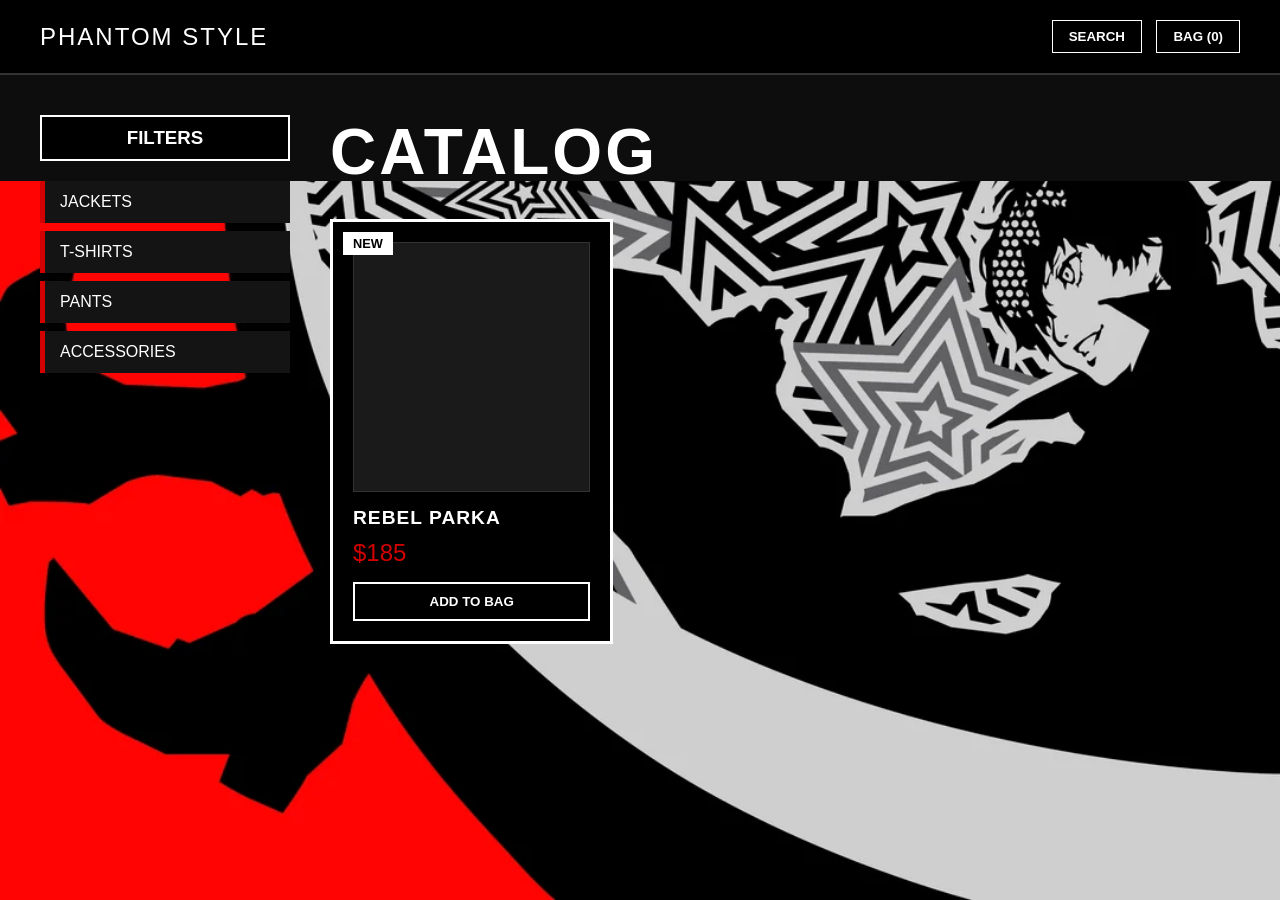
==== catalog.html @ cfa2e325 "Add files via upload" ====
<!DOCTYPE html>
<html lang="ru">
<head>
    <meta charset="UTF-8">
    <meta name="viewport" content="width=device-width, initial-scale=1.0">
    <title>Каталог — Phantom Style</title>
    <link rel="stylesheet" href="style.css">
</head>
<body class="catalog-page">

    <!-- Шапка сайта (Хедер) -->
    <header class="site-header">
        <div class="logo">PHANTOM STYLE</div>
        <div class="header-menu">
            <button class="search-btn">SEARCH</button>
            <button class="bag-btn">BAG (0)</button>
        </div>
    </header>

    <!-- Основной контент каталога -->
    <div class="catalog-container">
        
        <!-- Левая панель с фильтрами -->
        <aside class="sidebar-filters">
            <h3>FILTERS</h3>
            <ul class="categories-list">
                <li>JACKETS</li>
                <li>T-SHIRTS</li>
                <li>PANTS</li>
                <li>ACCESSORIES</li>
            </ul>
        </aside>

        <!-- Правая часть: Заголовок и сетка товаров -->
        <main class="catalog-content">
            <h1 class="page-title">CATALOG</h1>

            <!-- Сетка, где будут располагаться карточки одежды -->
            <section class="products-grid">
                
                <!-- Пример одной карточки товара -->
                <article class="product-card">
                    <span class="badge">NEW</span>
                    <!-- Сюда вы позже вставите свою картинку одежды -->
                    <div class="product-img-placeholder"></div> 
                    <h4 class="product-name">REBEL PARKA</h4>
                    <p class="product-price">$185</p>
                    <button class="add-to-bag-btn">ADD TO BAG</button>
                </article>

                <!-- Вы можете скопировать блок <article> еще несколько раз для других товаров -->

            </section>
        </main>

    </div>

</body>
</html>
---- style.css ----
/* ==========================================================================
   1. ОБЩИЕ СТИЛИ (Шрифты, сброс отступов и фоны)
   ========================================================================== */
* {
    margin: 0;
    padding: 0;
    box-sizing: border-box;
    /* Рекомендуется подключить через Google Fonts шрифт 'Inter' или 'Impact' */
    font-family: 'Arial Black', 'Impact', sans-serif; 
}

body {
    background-color: #0D0D0D; /* Фирменный глубокий темно-серый/черный фон */
    color: #FFFFFF;
}

/* ==========================================================================
   2. СТИЛИ ДЛЯ ПЕРВОЙ СТРАНИЦЫ (Входной экран index.html)
   ========================================================================== */
.welcome-screen {
    background-color: #D30000; /* Ярко-красный фон как на вашем первом фрейме */
    background-image: url('ps5.png'); background-size: cover;
    height: 100vh;
    display: flex;
    flex-direction: column;
    justify-content: center;
    align-items: center;
    position: relative;
    overflow: hidden;
}

/* Черная плашка для текста "магазин одягу" */
.brand-info h1 {
    background-color: #000000;
    color: #FFFFFF;
    padding: 15px 30px;
    font-size: 3rem;
    text-transform: uppercase;
    letter-spacing: -1px;
    transform: rotate(-3deg); 
    display: inline-block;
}

.hero-section {
    margin-top: 50px;
    text-align: center;
}

/* Текст CALLING CARD */
.title-calling {
    font-size: 5rem;
    color: #FFFFFF;
    text-shadow: 4px 4px 0px #000000;
    letter-spacing: 2px;
    margin-bottom: 30px;
}

/* Кнопка CATALOG (Переход на вторую страницу) */
.btn-catalog {
    display: inline-block;
    background-color: #000000;
    color: #FFFFFF;
    text-decoration: none;
    padding: 20px 60px;
    font-size: 2.5rem;
    border: 4px solid #FFFFFF;
    letter-spacing: 5px;
    transition: transform 0.1s ease, background-color 0.2s;
    cursor: pointer;
}

/* Эффект при наведении на кнопку CATALOG */
.btn-catalog:hover {
    background-color: #FFFFFF;
    color: #000000;
    border-color: #000000;
    transform: scale(1.05) rotate(2deg); /* Кнопка динамично увеличивается и наклоняется */
}


/* ==========================================================================
   3. СТИЛИ ДЛЯ ВТОРОЙ СТРАНИЦЫ (Каталог товаров catalog.html)
   ========================================================================== */

/* Фоновое изображение специально для страницы каталога */
body.catalog-page {
    background-image: url('shop.png'); /* Имя вашего файла с фоном/персонажем */
    background-repeat: no-repeat;
    background-position: right bottom; /* Картинка прижмется к правому нижнему углу */
    background-size: contain; /* Картинка полностью поместится по высоте/ширине и не обрежется */
    background-attachment: fixed; /* Фон будет красиво оставаться на месте при прокрутке товаров */
}


/* Шапка сайта */
.site-header {
    display: flex;
    justify-content: space-between;
    align-items: center;
    padding: 20px 40px;
    border-bottom: 2px solid #333333;
    background-color: #000000;
}

.logo {
    font-size: 1.5rem;
    letter-spacing: 2px;
}

.header-menu button {
    background: transparent;
    border: 1px solid #FFFFFF;
    color: #FFFFFF;
    padding: 8px 16px;
    margin-left: 10px;
    cursor: pointer;
    font-weight: bold;
}

.header-menu button:hover {
    background: #FFFFFF;
    color: #000000;
}

/* Главный контейнер каталога (Сетка из двух частей: фильтры + товары) */
.catalog-container {
    display: flex;
    padding: 40px;
    gap: 40px;
}

/* Боковая панель фильтров */
.sidebar-filters {
    width: 250px;
    flex-shrink: 0;
}

.sidebar-filters h3 {
    border: 2px solid #FFFFFF;
    padding: 10px;
    margin-bottom: 20px;
    text-align: center;
    background: #000000;
}

.categories-list {
    list-style: none;
}

.categories-list li {
    padding: 12px 15px;
    background: #141414;
    margin-bottom: 8px;
    border-left: 5px solid #D30000; /* Красный акцент слева */
    cursor: pointer;
    transition: 0.2s;
}

.categories-list li:hover {
    background: #D30000;
    color: #000000;
}

/* Правая часть с контентом */
.catalog-content {
    flex-grow: 1;
}

.page-title {
    font-size: 4rem;
    margin-bottom: 30px;
    letter-spacing: 3px;
}

/* ТРИ КОЛОНКИ ДЛЯ ТОВАРОВ (CSS Grid) */
.products-grid {
    display: grid;
    grid-template-columns: repeat(3, 1fr); /* Ровно 3 колонки как в Figma */
    gap: 30px;
}

/* Стилизация карточки товара в стиле Persona 5 */
.product-card {
    background-color: #000000;
    border: 3px solid #FFFFFF;
    padding: 20px;
    position: relative;
    display: flex;
    flex-direction: column;
    justify-content: space-between;
    transition: transform 0.2s ease;
}

.product-card:hover {
    transform: translateY(-5px);
    border-color: #D30000; /* При наведении рамка становится красной */
}

/* Белая контрастная плашка NEW / BESTSELLER */
.badge {
    position: absolute;
    top: 10px;
    left: 10px;
    background-color: #FFFFFF;
    color: #000000;
    padding: 4px 10px;
    font-size: 0.8rem;
    font-weight: bold;
    z-index: 2;
}

/* Место под картинку одежды */
.product-img-placeholder {
    width: 100%;
    height: 250px;
    background-color: #1A1A1A;
    margin-bottom: 15px;
    border: 1px solid #333333;
    /* Если у вас есть картинка, вы можете добавить её сюда через background-image: url('photo.jpg'); */
    background-size: cover;
    background-position: center;
}

.product-name {
    font-size: 1.2rem;
    margin-bottom: 10px;
    letter-spacing: 1px;
}

.product-price {
    font-size: 1.5rem;
    color: #D30000; /* Выделяем цену красным цветом */
    margin-bottom: 15px;
}

/* Кнопка купить внутри карточки */
.add-to-bag-btn {
    background: #000000;
    color: #FFFFFF;
    border: 2px solid #FFFFFF;
    padding: 10px;
    font-weight: bold;
    cursor: pointer;
    width: 100%;
    transition: 0.2s;
}

.add-to-bag-btn:hover {
    background: #FFFFFF;
    color: #000000;
}
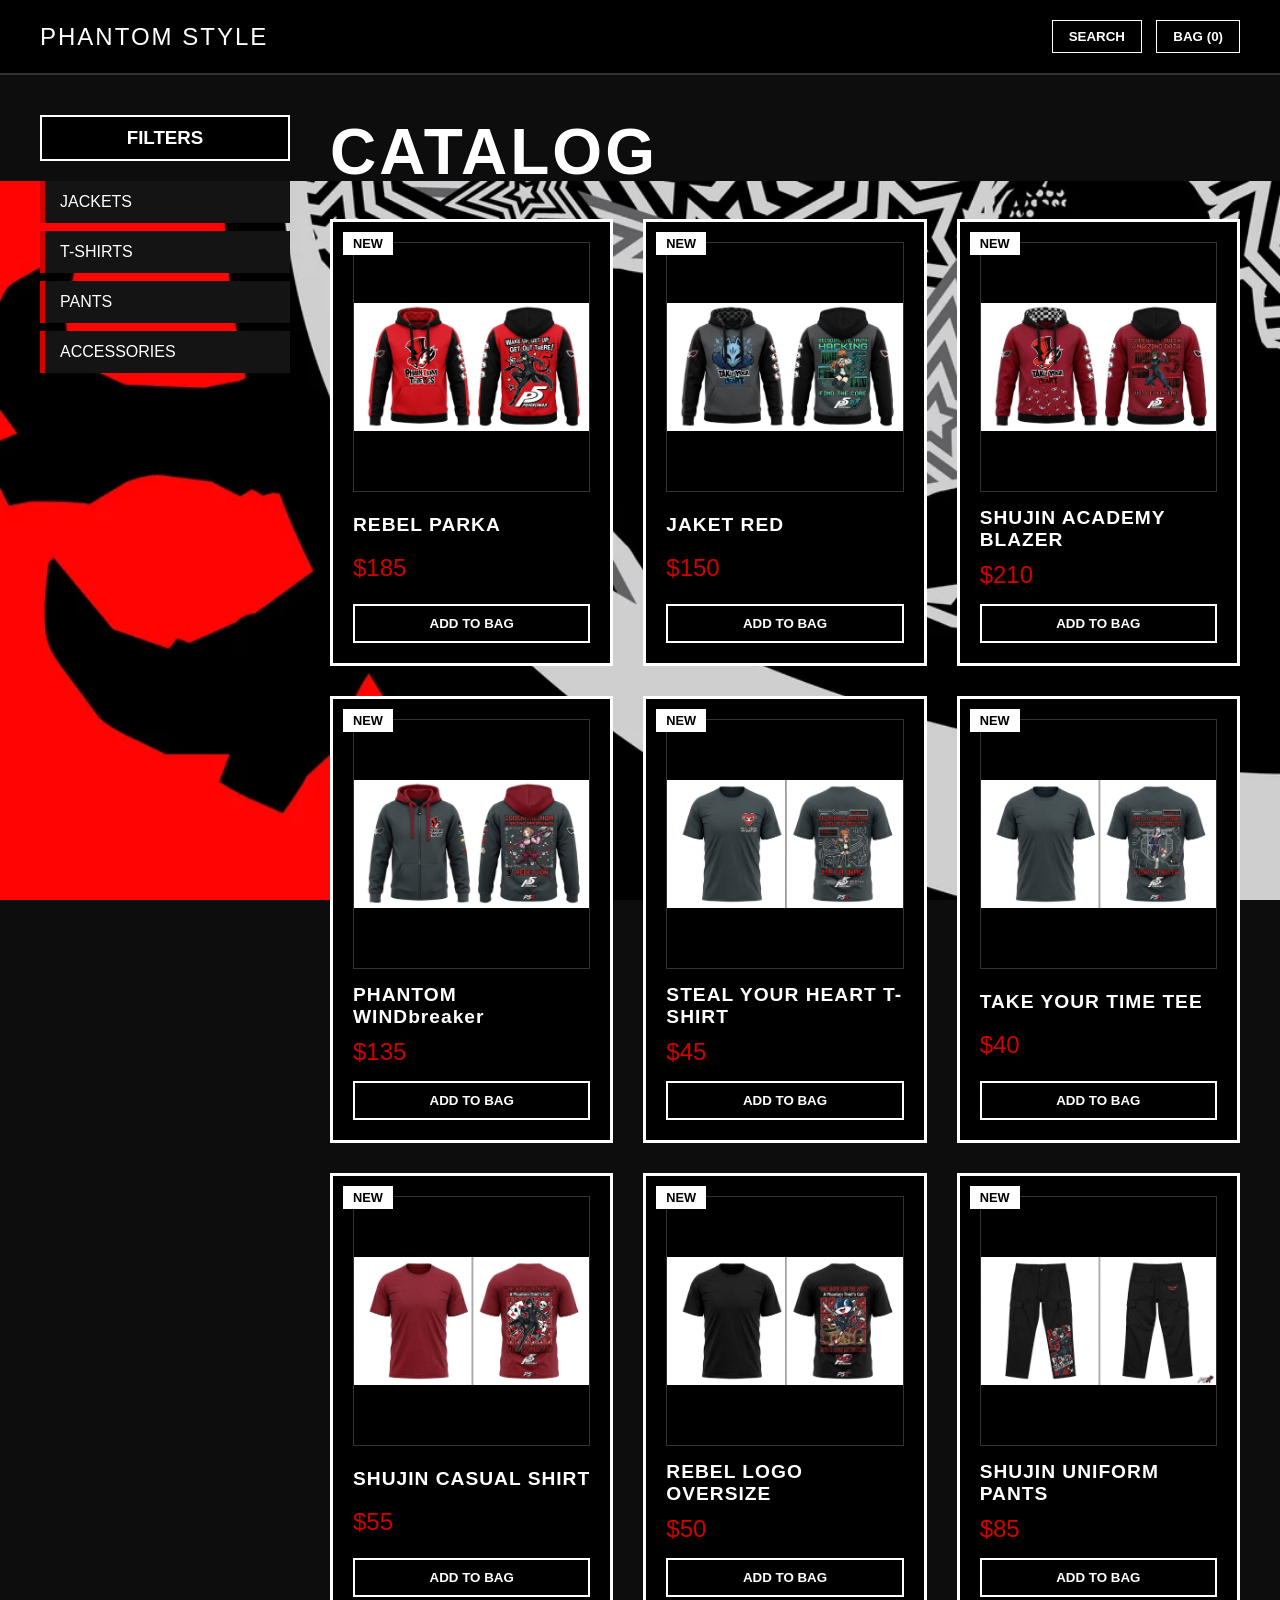
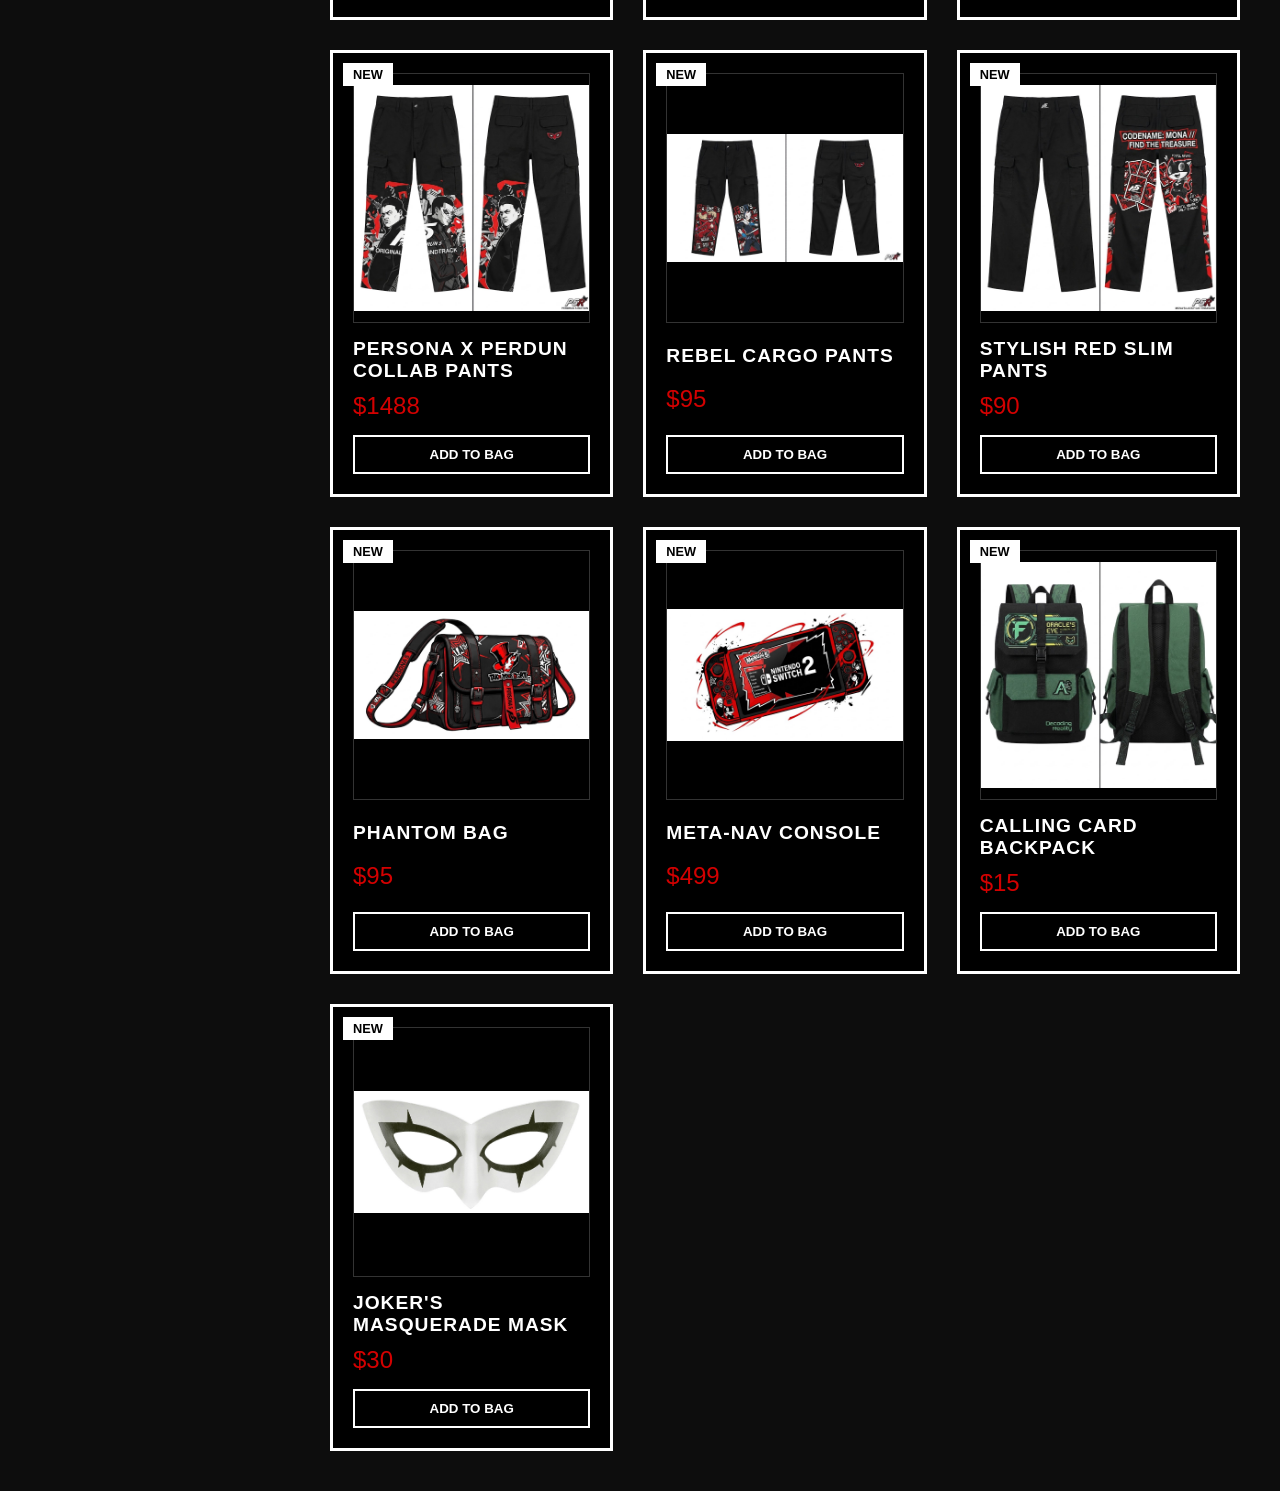
==== commit 6c519203: "add json,java,bag,cards,cookies.seach" ====
--- a/catalog.html
+++ b/catalog.html
@@ -12,8 +12,10 @@
     <header class="site-header">
         <div class="logo">PHANTOM STYLE</div>
         <div class="header-menu">
-            <button class="search-btn">SEARCH</button>
-            <button class="bag-btn">BAG (0)</button>
+            <!-- Кнопці пошуку додано функцію onclick для виклику prompt-вікна -->
+            <button class="search-btn" onclick="searchProducts()" style="cursor: pointer;">SEARCH</button>
+            <!-- Добавлен span с id="cart-counter" для отображения количества товаров -->
+            <button class="bag-btn">BAG (<span id="cart-counter">0</span>)</button>
         </div>
     </header>
 
@@ -22,12 +24,14 @@
         
         <!-- Левая панель с фильтрами -->
         <aside class="sidebar-filters">
-            <h3>FILTERS</h3>
+            <!-- Клик на заголовок FILTERS сбросит фильтр и покажет абсолютно все 16 товаров -->
+            <h3 onclick="filterProducts('all')" style="cursor: pointer;">FILTERS</h3>
             <ul class="categories-list">
-                <li>JACKETS</li>
-                <li>T-SHIRTS</li>
-                <li>PANTS</li>
-                <li>ACCESSORIES</li>
+                <!-- Каждому пункту меню добавлена функция фильтрации по клику -->
+                <li onclick="filterProducts('jackets')" style="cursor: pointer;">JACKETS</li>
+                <li onclick="filterProducts('t-shirts')" style="cursor: pointer;">T-SHIRTS</li>
+                <li onclick="filterProducts('pants')" style="cursor: pointer;">PANTS</li>
+                <li onclick="filterProducts('accessories')" style="cursor: pointer;">ACCESSORIES</li>
             </ul>
         </aside>
 
@@ -35,25 +39,43 @@
         <main class="catalog-content">
             <h1 class="page-title">CATALOG</h1>
 
-            <!-- Сетка, где будут располагаться карточки одежды -->
-            <section class="products-grid">
-                
-                <!-- Пример одной карточки товара -->
-                <article class="product-card">
-                    <span class="badge">NEW</span>
-                    <!-- Сюда вы позже вставите свою картинку одежды -->
-                    <div class="product-img-placeholder"></div> 
-                    <h4 class="product-name">REBEL PARKA</h4>
-                    <p class="product-price">$185</p>
-                    <button class="add-to-bag-btn">ADD TO BAG</button>
-                </article>
-
-                <!-- Вы можете скопировать блок <article> еще несколько раз для других товаров -->
-
+            <section class="products-grid" id="products-container">
+                <!-- Товары загрузятся автоматически при открытии страницы через Live Server -->
             </section>
         </main>
 
     </div>
 
+    <!-- Модальное окно корзины (вставлять перед <script src="app.js"></script>) -->
+    <div id="cart-modal" class="cart-modal">
+        <div class="cart-modal-content">
+            <div class="cart-modal-header">
+                <h2>YOUR BAG</h2>
+                <span class="close-modal" onclick="toggleCart(false)">&times;</span>
+            </div>
+            
+            <!-- Сюда JS будет динамически добавлять строки с выбранными товарами -->
+            <div id="cart-items-container" class="cart-items-list">
+                <!-- Если пусто, JS напишет: YOUR BAG IS EMPTY -->
+            </div>
+            
+            <div class="cart-modal-footer">
+                <div class="cart-total">
+                    <span>TOTAL:</span>
+                    <span id="cart-total-price">$0</span>
+                </div>
+                <button class="checkout-btn" onclick="checkoutOrder()">PROCEED TO CHECKOUT</button>
+            </div>
+        </div>
+    </div>
+
+    <!-- На кнопку BAG вешаем событие открытия корзины -->
+    <script>
+        document.querySelector('.bag-btn').setAttribute('onclick', 'toggleCart(true)');
+        document.querySelector('.bag-btn').style.cursor = 'pointer';
+    </script>
+
+    <!-- Подключаем JavaScript-логику (обязательно перед закрывающим тегом body) -->
+    <script src="app.js"></script>
 </body>
 </html>
--- a/style.css
+++ b/style.css
@@ -249,3 +249,177 @@
     background: #FFFFFF;
     color: #000000;
 }
+
+/* Модальное окно корзины (фон) */
+.cart-modal {
+    display: none; 
+    position: fixed;
+    z-index: 1000;
+    left: 0;
+    top: 0;
+    width: 100%;
+    height: 100%;
+    background-color: rgba(0, 0, 0, 0.85);
+    align-items: center;
+    justify-content: center;
+}
+
+/* Контентное окно */
+.cart-modal-content {
+    background-color: #111;
+    border: 3px solid #ff0000;
+    width: 90%;
+    max-width: 500px;
+    padding: 20px;
+    box-shadow: 0 0 20px #ff0000;
+    font-family: 'Impact', 'Arial Black', sans-serif;
+    color: #fff;
+    transform: rotate(-1deg); /* Легкий наклон в стиле интерфейса Persona 5 */
+}
+
+.cart-modal-header {
+    display: flex;
+    justify-content: space-between;
+    align-items: center;
+    border-bottom: 2px solid #fff;
+    padding-bottom: 10px;
+}
+
+.cart-modal-header h2 {
+    color: #ff0000;
+    margin: 0;
+    text-transform: uppercase;
+    font-size: 28px;
+    letter-spacing: 2px;
+}
+
+.close-modal {
+    color: #fff;
+    font-size: 35px;
+    cursor: pointer;
+    transition: 0.2s;
+}
+
+.close-modal:hover {
+    color: #ff0000;
+}
+
+/* Список товаров */
+.cart-items-list {
+    max-height: 350px;
+    overflow-y: auto;
+    margin: 20px 0;
+    padding-right: 5px;
+}
+
+.cart-item {
+    display: flex;
+    align-items: center;
+    background: #222;
+    border-left: 5px solid #ff0000;
+    margin-bottom: 10px;
+    padding: 10px;
+    position: relative;
+}
+
+.cart-item-img {
+    width: 60px;
+    height: 60px;
+    object-fit: contain;
+    background: #000;
+    margin-right: 15px;
+}
+
+.cart-item-info {
+    flex-grow: 1;
+}
+
+.cart-item-title {
+    margin: 0 0 5px 0;
+    font-size: 16px;
+    text-transform: uppercase;
+}
+
+.cart-item-price {
+    margin: 0;
+    color: #ff0000;
+}
+
+/* Кнопки управления количеством */
+.cart-item-controls {
+    display: flex;
+    align-items: center;
+    gap: 10px;
+    margin-right: 25px;
+}
+
+.cart-item-controls button {
+    background: #fff;
+    color: #000;
+    border: none;
+    width: 25px;
+    height: 25px;
+    font-weight: bold;
+    cursor: pointer;
+}
+
+.cart-item-controls button:hover {
+    background: #ff0000;
+    color: #fff;
+}
+
+.delete-item-btn {
+    position: absolute;
+    right: 10px;
+    top: 50%;
+    transform: translateY(-50%);
+    font-size: 24px;
+    cursor: pointer;
+}
+
+.delete-item-btn:hover {
+    color: #ff0000;
+}
+
+.empty-cart-msg {
+    text-align: center;
+    padding: 30px;
+    font-size: 18px;
+    color: #666;
+}
+
+/* Подвал корзины */
+.cart-modal-footer {
+    border-top: 2px solid #fff;
+    padding-top: 15px;
+}
+
+.cart-total {
+    display: flex;
+    justify-content: space-between;
+    font-size: 22px;
+    margin-bottom: 15px;
+}
+
+.cart-total #cart-total-price {
+    color: #ff0000;
+}
+
+.checkout-btn {
+    width: 100%;
+    background: #ff0000;
+    color: #fff;
+    border: none;
+    padding: 12px;
+    font-size: 18px;
+    text-transform: uppercase;
+    font-weight: bold;
+    cursor: pointer;
+    box-shadow: 4px 4px 0 #fff;
+}
+
+.checkout-btn:hover {
+    background: #fff;
+    color: #000;
+    box-shadow: 4px 4px 0 #ff0000;
+}
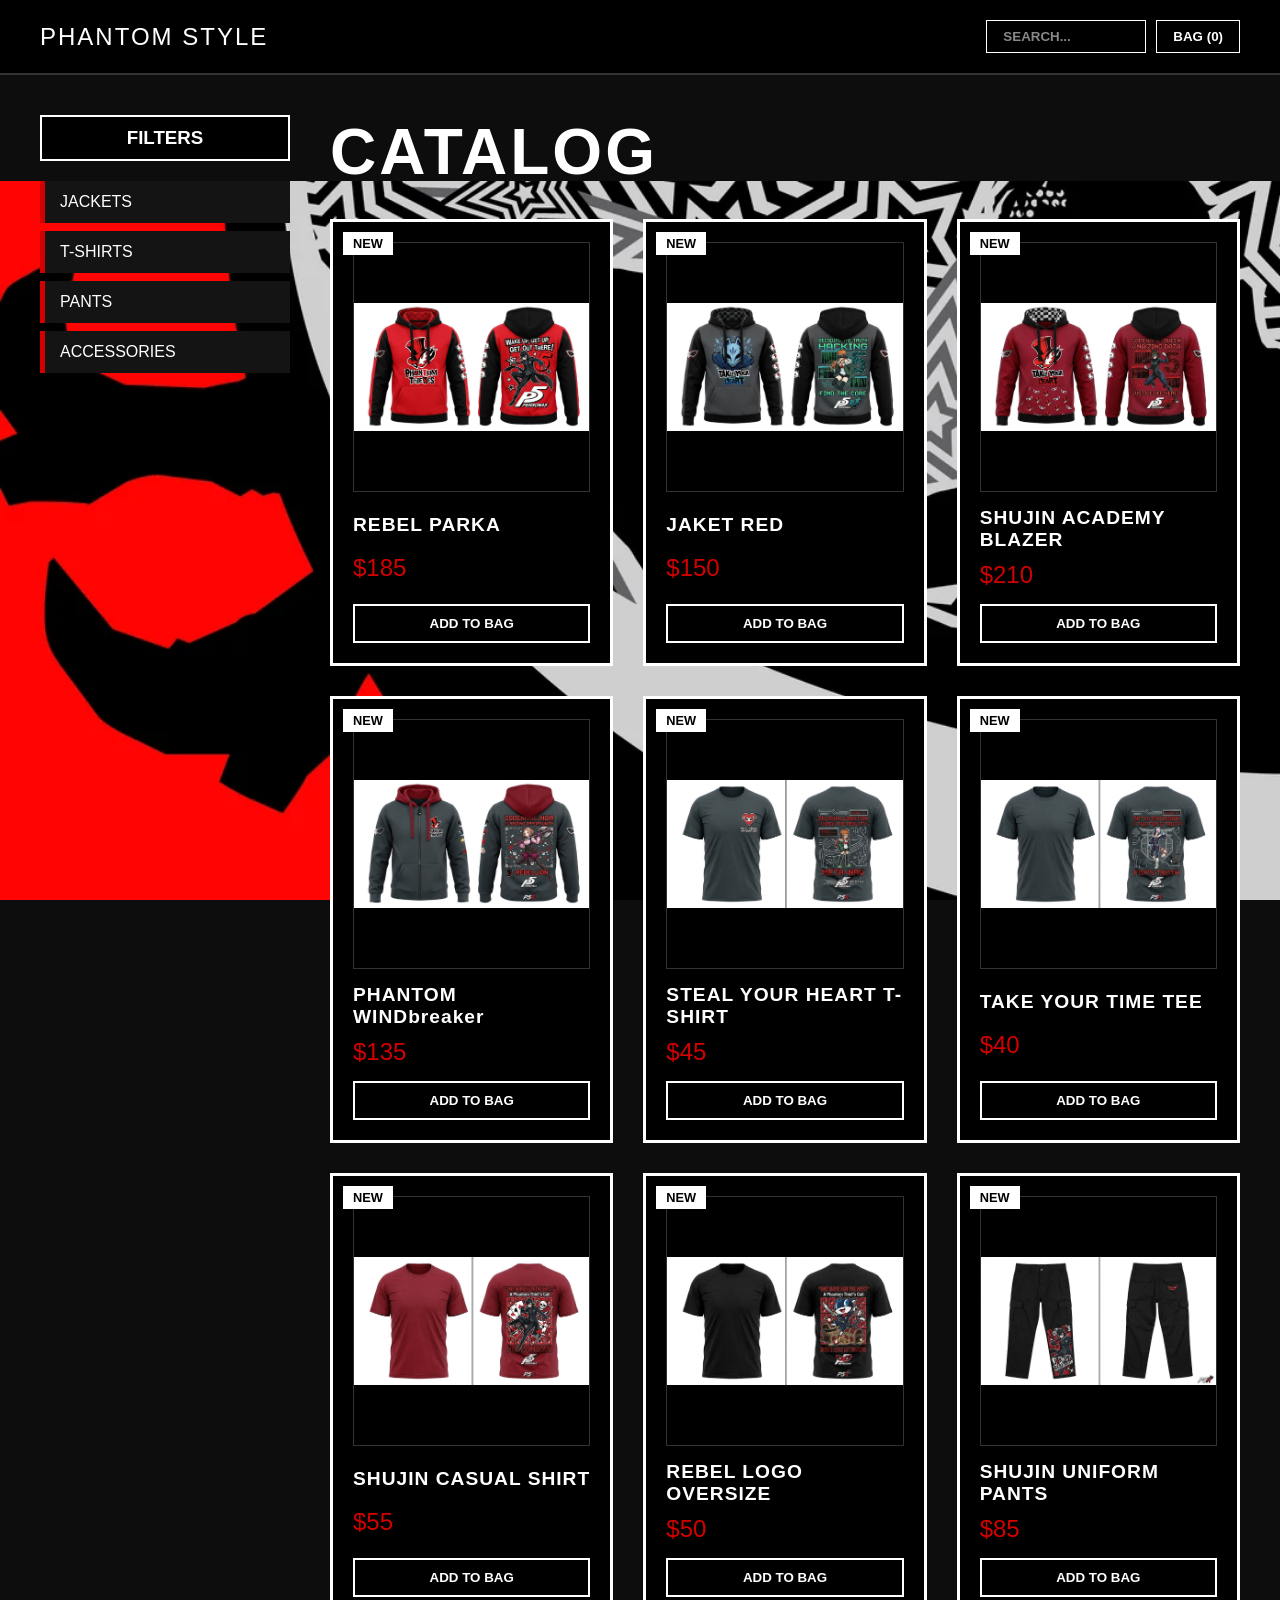
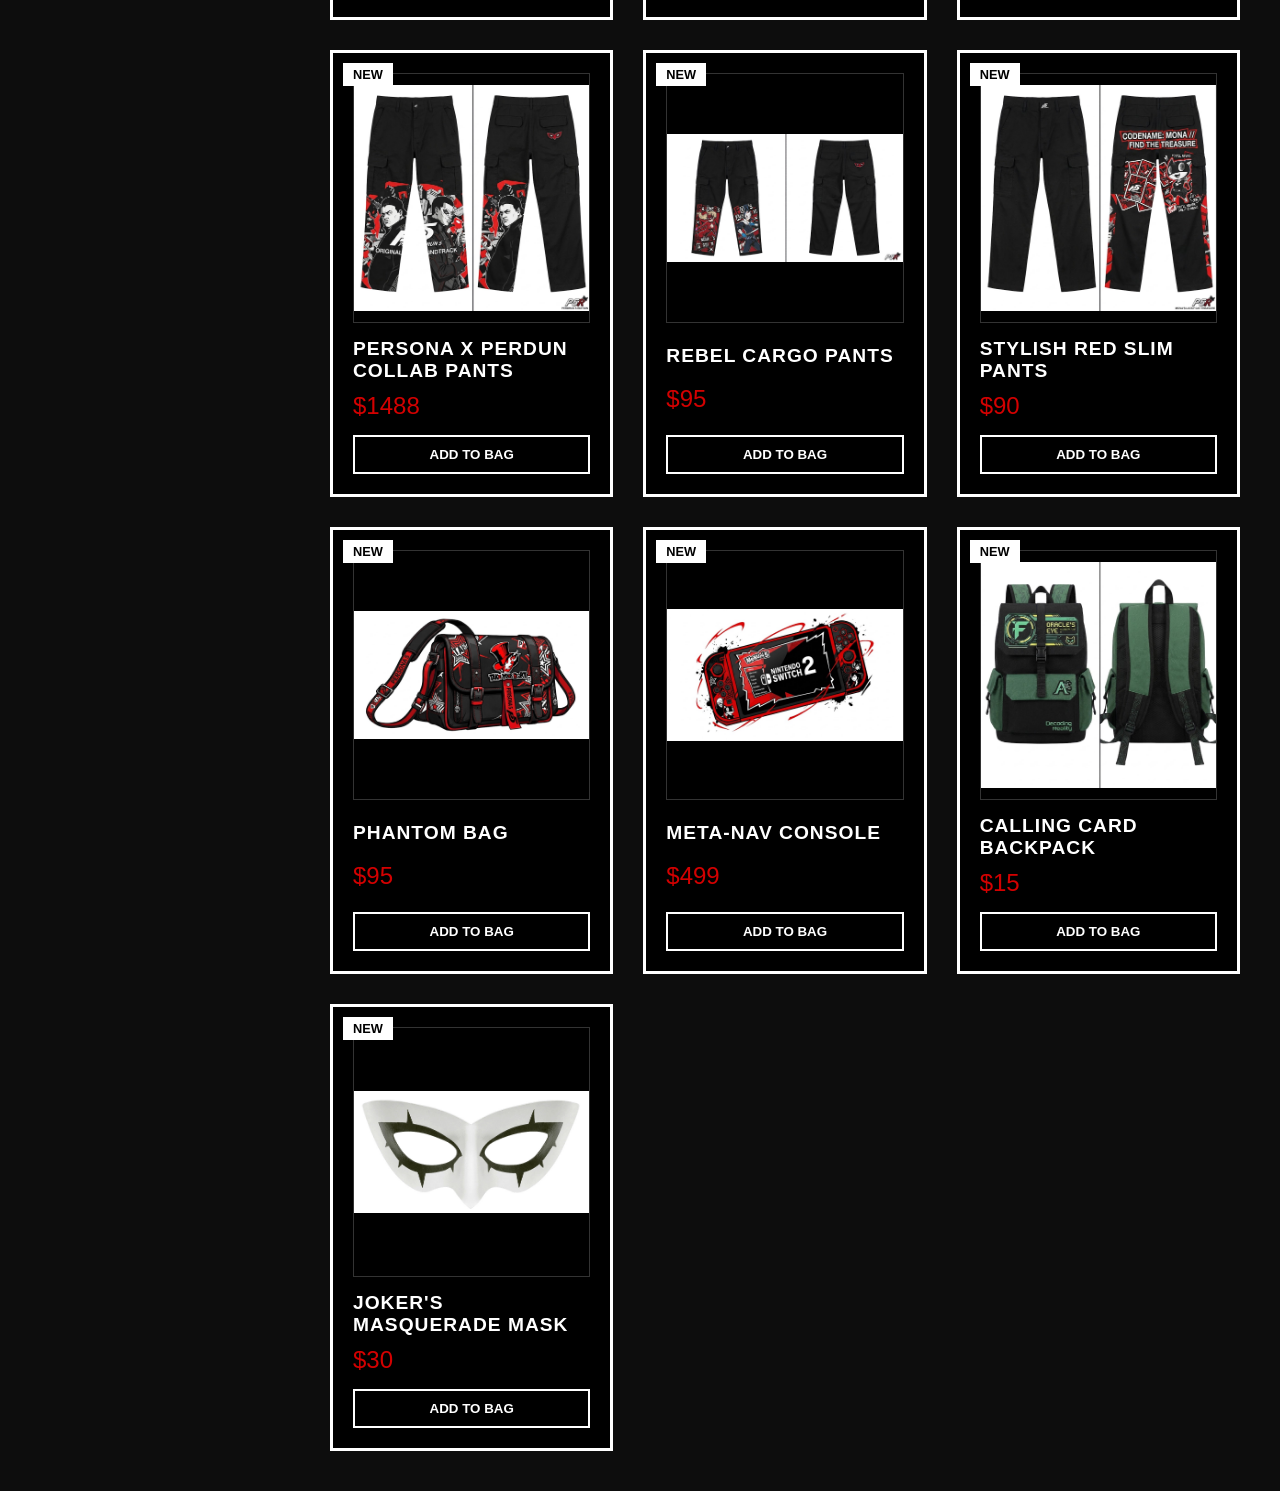
==== commit 5dc8f07b: "update bag and search" ====
--- a/catalog.html
+++ b/catalog.html
@@ -12,8 +12,15 @@
     <header class="site-header">
         <div class="logo">PHANTOM STYLE</div>
         <div class="header-menu">
-            <!-- Кнопці пошуку додано функцію onclick для виклику prompt-вікна -->
-            <button class="search-btn" onclick="searchProducts()" style="cursor: pointer;">SEARCH</button>
+            <!-- Вбудоване поле пошуку замість кнопки з prompt -->
+            <div class="search-container">
+                <input 
+                    type="text" 
+                    id="searchInput" 
+                    class="search-input" 
+                    placeholder="SEARCH..." 
+                />
+            </div>
             <!-- Добавлен span с id="cart-counter" для отображения количества товаров -->
             <button class="bag-btn">BAG (<span id="cart-counter">0</span>)</button>
         </div>
@@ -46,7 +53,7 @@
 
     </div>
 
-    <!-- Модальное окно корзины (вставлять перед <script src="app.js"></script>) -->
+    <!-- Модальное окно корзины -->
     <div id="cart-modal" class="cart-modal">
         <div class="cart-modal-content">
             <div class="cart-modal-header">
@@ -69,6 +76,57 @@
         </div>
     </div>
 
+    <!-- Модальное окно оформления заказа -->
+    <div id="checkout-modal" class="cart-modal">
+        <div class="cart-modal-content">
+            <div class="cart-modal-header">
+                <h2>CHECKOUT</h2>
+                <span class="close-modal" onclick="toggleCheckout(false)">&times;</span>
+            </div>
+            
+            <form id="checkout-form" class="checkout-form" onsubmit="submitOrder(event)">
+                <div class="form-group">
+                    <label>EMAIL</label>
+                    <input type="email" id="order-email" placeholder="PHANTOM@THIEVES.COM" required>
+                </div>
+
+                <div class="form-group">
+                    <label>PHONE NUMBER</label>
+                    <input type="tel" id="order-phone" placeholder="+38 (0XX) XXX-XX-XX" required>
+                </div>
+
+                <div class="form-group">
+                    <label>DELIVERY ADDRESS</label>
+                    <input type="text" id="order-address" placeholder="SHIBUYA, TOKYO, LEBLANC CAFE" required>
+                </div>
+
+                <div class="form-group">
+                    <label>CARD NUMBER</label>
+                    <input type="text" id="order-card" placeholder="0000 0000 0000 0000" maxlength="19" required>
+                </div>
+
+                <div class="form-row">
+                    <div class="form-group">
+                        <label>EXPIRY</label>
+                        <input type="text" id="order-expiry" placeholder="MM/YY" maxlength="5" required>
+                    </div>
+                    <div class="form-group">
+                        <label>CVV</label>
+                        <input type="password" id="order-cvv" placeholder="123" maxlength="3" required>
+                    </div>
+                </div>
+
+                <div class="cart-modal-footer">
+                    <div class="cart-total">
+                        <span>TO PAY:</span>
+                        <span id="checkout-total-price">$0</span>
+                    </div>
+                    <button type="submit" class="checkout-btn">CONFIRM ORDER</button>
+                </div>
+            </form>
+        </div>
+    </div>
+
     <!-- На кнопку BAG вешаем событие открытия корзины -->
     <script>
         document.querySelector('.bag-btn').setAttribute('onclick', 'toggleCart(true)');
--- a/style.css
+++ b/style.css
@@ -423,3 +423,129 @@
     color: #000;
     box-shadow: 4px 4px 0 #ff0000;
 }
+
+/* Плавный переход цвета для кнопки */
+.add-to-bag-btn {
+    transition: background-color 0.3s ease, color 0.3s ease;
+}
+
+/* Стиль, который навешивается на 2 секунды с помощью JavaScript */
+.add-to-bag-btn.added {
+    background-color: #eb4034 !important; /* Приятный мятно-зеленый цвет успеха */
+    color: #ffffff !important;
+    pointer-events: none; /* Защита от повторного нажатия, пока горит надпись */
+}
+
+.header-menu {
+    display: flex;
+    align-items: center;
+}
+
+.search-container {
+    display: inline-flex;
+    align-items: center;
+}
+
+.search-input {
+    background: transparent;
+    border: 1px solid #FFFFFF;
+    color: #FFFFFF;
+    padding: 8px 16px;
+    font-family: 'Arial Black', 'Impact', sans-serif;
+    font-size: 13.33px;
+    font-weight: bold;
+    text-transform: uppercase;
+    outline: none;
+    width: 160px;
+    transition: all 0.2s ease;
+}
+
+.search-input::placeholder {
+    color: #888888;
+}
+
+.search-input:focus {
+    background: #FFFFFF;
+    color: #000000;
+    border-color: #D30000;
+    width: 220px;
+}
+
+.search-input:focus::placeholder {
+    color: #555555;
+}
+
+/* ==========================================================================
+   ОКНО ОФОРМЛЕНИЯ ЗАКАЗА (CHECKOUT MODAL)
+   ========================================================================== */
+.checkout-form {
+    margin-top: 15px;
+    display: flex;
+    flex-direction: column;
+    gap: 12px;
+}
+
+.form-group {
+    display: flex;
+    flex-direction: column;
+    gap: 5px;
+}
+
+.form-group label {
+    font-size: 0.85rem;
+    color: #FFFFFF;
+    letter-spacing: 1px;
+}
+
+.form-group input {
+    width: 100%; /* Розтягує поле рівно на всю ширину батьківського блоку */
+    background-color: #1A1A1A;
+    border: 2px solid #FFFFFF;
+    color: #FFFFFF;
+    padding: 10px 12px;
+    font-family: 'Arial Black', 'Impact', sans-serif;
+    font-size: 0.95rem;
+    outline: none;
+    transition: border-color 0.2s;
+}
+
+.form-row {
+    display: flex;
+    gap: 15px;
+    width: 100%;
+}
+
+.form-row .form-group {
+    flex: 1;
+    min-width: 0; /* Дозволяє колонкам стискатися і не виходити за рамку */
+}
+
+.form-row {
+    display: flex;
+    gap: 15px;
+}
+
+.form-row .form-group {
+    flex: 1;
+}
+
+/* Стиль для кнопки оформления заказа (если еще не задан) */
+.checkout-btn {
+    width: 100%;
+    background-color: #FF0000;
+    color: #FFFFFF;
+    border: none;
+    padding: 14px;
+    font-size: 1.1rem;
+    font-weight: bold;
+    letter-spacing: 2px;
+    cursor: pointer;
+    box-shadow: 4px 4px 0px #FFFFFF;
+    transition: transform 0.1s, background-color 0.2s;
+}
+
+.checkout-btn:hover {
+    background-color: #FFFFFF;
+    color: #000000;
+    box-shadow: 4px 4px 0px #FF0000;
+}
